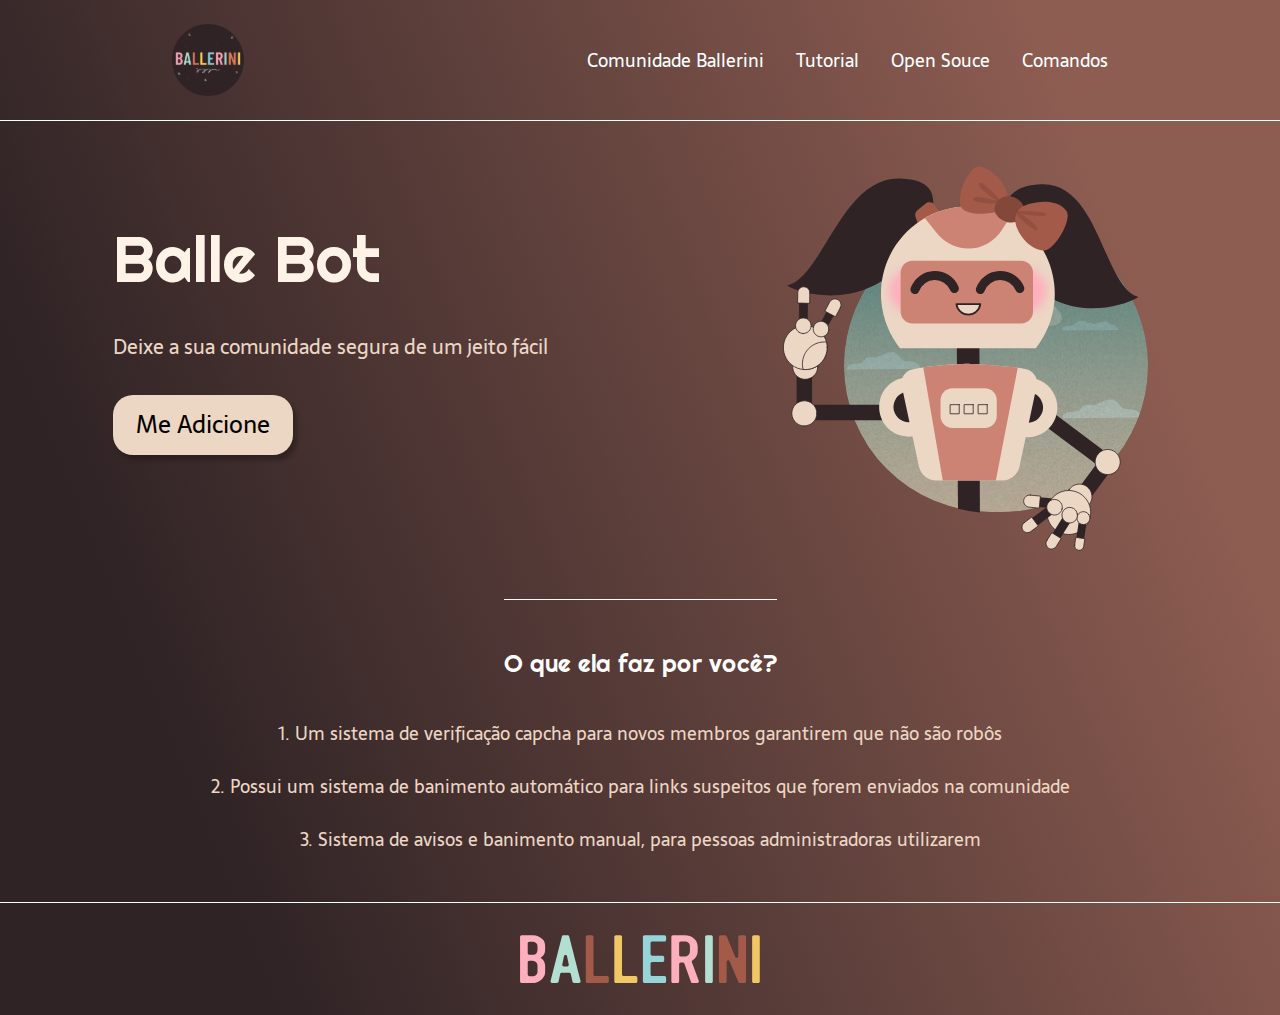
==== Landing-page(balleriniBot)/index.HTML @ 16abccc9 "Criando Landing page balleBot" ====
<!DOCTYPE html>
<html lang="pt-br">

<head>
    <meta charset="UTF-8">
    <meta http-equiv="X-UA-Compatible" content="IE=edge">
    <meta name="viewport" content="width=device-width, initial-scale=1.0">
    <meta name="description"
        content="comunidade que irá moderar e deixar sua comunidade do discord segura e mais fácil">
    <link rel="stylesheet" href="style.css">
    <title>Balle Bot - modere a sua comunidade no Discord</title>
</head>

<body>
    <header class="header">
        <img id="logo-header" src="img/logo.svg" alt="logo">
        <nav id="header-menu">
            <a class="item-menu" href="">Comunidade Ballerini</a>
            <a class="item-menu" href="">Tutorial</a>
            <a class="item-menu" href="">Open Souce</a>
            <a class="item-menu" href="">Comandos</a>
        </nav>
    </header>
    <main class="conteudo">
        <section class="conteudo-principal">
            <div id="conteudo-principal-texto">
                <h1 id="conteudo-principal-titulo">Balle Bot</h1>
                <h2 id="conteudo-principal-subtitulo">Deixe a sua comunidade segura de um jeito fácil</h2>
                <button id="conteudo-principal-botao">Me Adicione</button>
            </div>
            <img id="ballebot" src="img/ballebot.svg" alt="Imagem da BalleBot">
        </section>
        <section class="conteudo-secundario">
            <h3 id="conteudo-secundario-titulo">O que ela faz por você? </h3>
            <p class="p-conteudo-secundario">1. <strong>Um sistema de verificação capcha</strong> para novos membros
                garantirem que não são robôs</p>
            <p class="p-conteudo-secundario">2. Possui um <strong>sistema de banimento automático</strong> para links
                suspeitos que forem enviados na
                comunidade</p>
            <p class="p-conteudo-secundario">3. <strong>Sistema de avisos e banimento manual</strong>, para pessoas
                administradoras utilizarem</p>
        </section>
    </main>
    <footer id="footer">
        <img id="footer-logo" src="img/ballerini.svg" alt="Logo Ballerini">
    </footer>
</body>

</html>
---- Landing-page(balleriniBot)/style.css ----
@import url('https://fonts.googleapis.com/css2?family=Righteous&family=Sarala&display=swap');
/* Exportanto as informações das fontes*/
*/* Seleciona todas as tags do documento html*/{
    margin: 0; /* Distancia da tag para o exterior */
    padding: 0; /* Distância da tag para o conteúdo */
    box-sizing: border-box;
    text-decoration: none;
}

body{
    font-size: 100;
    background: linear-gradient(68.15deg, #2F2325 16.62%, #8E5D52 85.61%);
}

.header{
    display: flex; /* Já sabe que vai utilizar o flexbox */
    flex-direction: row;
    align-items: center; /* como quero que os itens fiquem alinhados */
justify-content: space-around;
padding: 24px 0px; /* coloquei distancia de top da página e 0 para os lados */
}

#logo-header{
    height: 72px;
}

#header-menu{
    display: flex;
    gap: 32px; /* distância entre os itens do menu*/
}

.item-menu{
    color: #fff;
    font-family: 'Sarala', sans-serif; /* chamando fonte especifica*/
font-weight: 400;/*quanto maior o font-weight mais em negrito fica*/
font-size: 18px;}

.conteudo{
    border-top/*borda da parte de cima, linha*/: 0.4px/*grossura*/ solid #Fff; 
margin-bottom:  48px;/*distancia da tag de baixo*/
}

.conteudo-principal{
    display: flex;
    flex-direction: row /*linha*/;
    align-items: center;
    justify-content: space-around;
}

#conteudo-principal-texto{
    display: flex;
    flex-direction: column; /*deixar em coluna*/
    gap: 32px;/*espaço entre os elementos*/
}
#conteudo-principal-titulo{
    font-family: 'Righteous', cursive; 
font-weight: 400;
font-size: 64px;
color: #fff2e7;}
#conteudo-principal-subtitulo{
    font-family: 'Sarala', sans-serif;
    font-weight: 400;
    font-size: 20px; 
    color: #ecd6c4
}

#conteudo-principal-botao{
    background-color:#ecd6c4;
    width: 180px;
    height: 60px;
    border: none; /*tirar o sombreamento padrão*/
    box-shadow: 4px 5px 4px rgba(0, 0, 0, 0.25);
    border-radius: 20px;
    font-family: 'Sarala', sans-serif;
    font-weight: 400;
    font-size: 24px;
}
#conteudo-principal-botao:hover /*já sabe que vai colocar esses estilos quando passar o mouse*/{
 background-color: rgba(236, 214, 196, 0.56);   
}
#ballebot{
height: 430px;
}

.conteudo-secundario{
    display: flex;
    flex-direction: column; /*um embaixo do outro*/
    align-items: center;
    gap: 24px;
   margin-top: 48px;
}

#conteudo-secundario-titulo{
    /*A borda que separa os conteúdos primário e secundário é menor porque o border-top foi colocado no <h3 class="conteudo-secundario-titulo">, com isso a borda acompanhará o tamanho do título apenas.*/
    border-top:/*borda da parte de cima, linha*/ 0.4px/*grossura*/ solid #Fff; 
    padding-top: 48px; /*distância entre o contéudo dele  e o topo dele*/ 
    font-family: 'Righteous', cursive; 
    font-weight: 400;
    font-size:24px;
    color: #fff;
    margin-bottom: 16px;/*quero que o título fique mais distante dos paragrafos*/}

    .p-conteudo-secundario{
        font-family: 'Sarala', sans-serif;
        font-weight: 300;
        font-size: 18px;
        color: #ecd6c4;
    }

    #footer{
        padding: 32px; /*distancia em todos os lados*/
        border-top/*borda da parte de cima, linha*/: 0.4px/*grossura*/ solid #Fff;
    }

    #footer-logo{
        height: 48px;
        /*truque para centralizar apenas 1 elemento*/
        display: block;/*boclo vai utilizar toda a parte do elemento*/
        margin: 0 auto;/* automaticamente coloca pros lados*/
    }
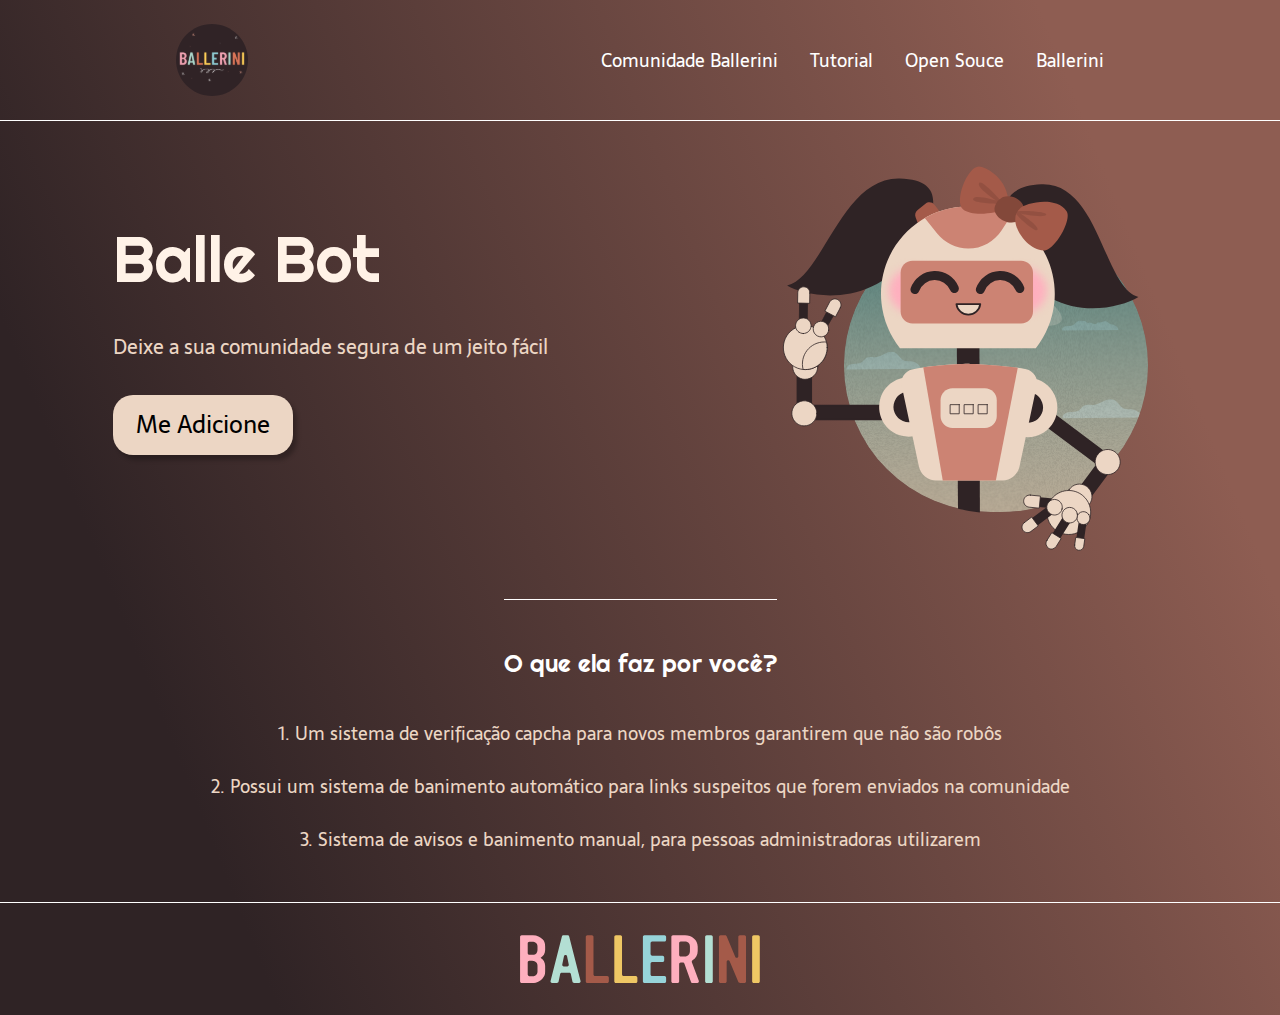
==== commit 655a683c: "Acesso Online" ====
--- a/Landing-page(balleriniBot)/index.HTML
+++ b/Landing-page(balleriniBot)/index.HTML
@@ -15,10 +15,11 @@
     <header class="header">
         <img id="logo-header" src="img/logo.svg" alt="logo">
         <nav id="header-menu">
-            <a class="item-menu" href="">Comunidade Ballerini</a>
-            <a class="item-menu" href="">Tutorial</a>
-            <a class="item-menu" href="">Open Souce</a>
-            <a class="item-menu" href="">Comandos</a>
+            <a class="item-menu" href="https://discord.gg/wagxzStdcR" target="_blank">Comunidade Ballerini</a>
+            <a class="item-menu" href="https://www.youtube.com/watch?v=llF6vD-RljE" target="_blank">Tutorial</a>
+            <a class="item-menu" href="https://github.com/ibtriz/Landing-Pages/tree/main/Landing-page(balleriniBot)"
+                target="_blank">Open Souce</a>
+            <a class="item-menu" href="#footer">Ballerini</a>
         </nav>
     </header>
     <main class="conteudo">
@@ -26,7 +27,8 @@
             <div id="conteudo-principal-texto">
                 <h1 id="conteudo-principal-titulo">Balle Bot</h1>
                 <h2 id="conteudo-principal-subtitulo">Deixe a sua comunidade segura de um jeito fácil</h2>
-                <button id="conteudo-principal-botao">Me Adicione</button>
+                <button id="conteudo-principal-botao" onclick="window.location.href='https://discord.gg/wagxzStdcR'"
+                    target="_blank">Me Adicione</button>
             </div>
             <img id="ballebot" src="img/ballebot.svg" alt="Imagem da BalleBot">
         </section>
--- a/Landing-page(balleriniBot)/style.css
+++ b/Landing-page(balleriniBot)/style.css
@@ -1,120 +1,165 @@
 @import url('https://fonts.googleapis.com/css2?family=Righteous&family=Sarala&display=swap');
 /* Exportanto as informações das fontes*/
-*/* Seleciona todas as tags do documento html*/{
-    margin: 0; /* Distancia da tag para o exterior */
-    padding: 0; /* Distância da tag para o conteúdo */
+*
+
+/* Seleciona todas as tags do documento html*/
+    {
+    margin: 0;
+    /* Distancia da tag para o exterior */
+    padding: 0;
+    /* Distância da tag para o conteúdo */
     box-sizing: border-box;
     text-decoration: none;
 }
 
-body{
+body {
     font-size: 100;
     background: linear-gradient(68.15deg, #2F2325 16.62%, #8E5D52 85.61%);
 }
 
-.header{
-    display: flex; /* Já sabe que vai utilizar o flexbox */
+.header {
+    display: flex;
+    /* Já sabe que vai utilizar o flexbox */
     flex-direction: row;
-    align-items: center; /* como quero que os itens fiquem alinhados */
-justify-content: space-around;
-padding: 24px 0px; /* coloquei distancia de top da página e 0 para os lados */
+    align-items: center;
+    /* como quero que os itens fiquem alinhados */
+    justify-content: space-around;
+    padding: 24px 0px;
+    /* coloquei distancia de top da página e 0 para os lados */
 }
 
-#logo-header{
+#logo-header {
     height: 72px;
 }
 
-#header-menu{
+#header-menu {
     display: flex;
-    gap: 32px; /* distância entre os itens do menu*/
+    gap: 32px;
+    /* distância entre os itens do menu*/
 }
 
-.item-menu{
+.item-menu {
     color: #fff;
-    font-family: 'Sarala', sans-serif; /* chamando fonte especifica*/
-font-weight: 400;/*quanto maior o font-weight mais em negrito fica*/
-font-size: 18px;}
-
-.conteudo{
-    border-top/*borda da parte de cima, linha*/: 0.4px/*grossura*/ solid #Fff; 
-margin-bottom:  48px;/*distancia da tag de baixo*/
+    font-family: 'Sarala', sans-serif;
+    /* chamando fonte especifica*/
+    font-weight: 400;
+    /*quanto maior o font-weight mais em negrito fica*/
+    font-size: 18px;
 }
 
-.conteudo-principal{
+.conteudo {
+    border-top:
+        /*borda da parte de cima, linha*/
+        0.4px
+        /*grossura*/
+        solid #Fff;
+    margin-bottom: 48px;
+    /*distancia da tag de baixo*/
+}
+
+.conteudo-principal {
     display: flex;
-    flex-direction: row /*linha*/;
+    flex-direction: row
+        /*linha*/
+    ;
     align-items: center;
     justify-content: space-around;
 }
 
-#conteudo-principal-texto{
+#conteudo-principal-texto {
     display: flex;
-    flex-direction: column; /*deixar em coluna*/
-    gap: 32px;/*espaço entre os elementos*/
+    flex-direction: column;
+    /*deixar em coluna*/
+    gap: 32px;
+    /*espaço entre os elementos*/
 }
-#conteudo-principal-titulo{
-    font-family: 'Righteous', cursive; 
-font-weight: 400;
-font-size: 64px;
-color: #fff2e7;}
-#conteudo-principal-subtitulo{
+
+#conteudo-principal-titulo {
+    font-family: 'Righteous', cursive;
+    font-weight: 400;
+    font-size: 64px;
+    color: #fff2e7;
+}
+
+#conteudo-principal-subtitulo {
     font-family: 'Sarala', sans-serif;
     font-weight: 400;
-    font-size: 20px; 
+    font-size: 20px;
     color: #ecd6c4
 }
 
-#conteudo-principal-botao{
-    background-color:#ecd6c4;
+#conteudo-principal-botao {
+    background-color: #ecd6c4;
     width: 180px;
     height: 60px;
-    border: none; /*tirar o sombreamento padrão*/
+    border: none;
+    /*tirar o sombreamento padrão*/
     box-shadow: 4px 5px 4px rgba(0, 0, 0, 0.25);
     border-radius: 20px;
     font-family: 'Sarala', sans-serif;
     font-weight: 400;
     font-size: 24px;
 }
-#conteudo-principal-botao:hover /*já sabe que vai colocar esses estilos quando passar o mouse*/{
- background-color: rgba(236, 214, 196, 0.56);   
-}
-#ballebot{
-height: 430px;
+
+#conteudo-principal-botao:hover
+
+/*já sabe que vai colocar esses estilos quando passar o mouse*/
+    {
+    background-color: rgba(236, 214, 196, 0.56);
 }
 
-.conteudo-secundario{
+#ballebot {
+    height: 430px;
+}
+
+.conteudo-secundario {
     display: flex;
-    flex-direction: column; /*um embaixo do outro*/
+    flex-direction: column;
+    /*um embaixo do outro*/
     align-items: center;
     gap: 24px;
-   margin-top: 48px;
+    margin-top: 48px;
 }
 
-#conteudo-secundario-titulo{
+#conteudo-secundario-titulo {
     /*A borda que separa os conteúdos primário e secundário é menor porque o border-top foi colocado no <h3 class="conteudo-secundario-titulo">, com isso a borda acompanhará o tamanho do título apenas.*/
-    border-top:/*borda da parte de cima, linha*/ 0.4px/*grossura*/ solid #Fff; 
-    padding-top: 48px; /*distância entre o contéudo dele  e o topo dele*/ 
-    font-family: 'Righteous', cursive; 
+    border-top:
+        /*borda da parte de cima, linha*/
+        0.4px
+        /*grossura*/
+        solid #Fff;
+    padding-top: 48px;
+    /*distância entre o contéudo dele  e o topo dele*/
+    font-family: 'Righteous', cursive;
     font-weight: 400;
-    font-size:24px;
+    font-size: 24px;
     color: #fff;
-    margin-bottom: 16px;/*quero que o título fique mais distante dos paragrafos*/}
+    margin-bottom: 16px;
+    /*quero que o título fique mais distante dos paragrafos*/
+}
 
-    .p-conteudo-secundario{
-        font-family: 'Sarala', sans-serif;
-        font-weight: 300;
-        font-size: 18px;
-        color: #ecd6c4;
-    }
+.p-conteudo-secundario {
+    font-family: 'Sarala', sans-serif;
+    font-weight: 300;
+    font-size: 18px;
+    color: #ecd6c4;
+}
 
-    #footer{
-        padding: 32px; /*distancia em todos os lados*/
-        border-top/*borda da parte de cima, linha*/: 0.4px/*grossura*/ solid #Fff;
-    }
+#footer {
+    padding: 32px;
+    /*distancia em todos os lados*/
+    border-top
+    /*borda da parte de cima, linha*/
+    : 0.4px
+        /*grossura*/
+        solid #Fff;
+}
 
-    #footer-logo{
-        height: 48px;
-        /*truque para centralizar apenas 1 elemento*/
-        display: block;/*boclo vai utilizar toda a parte do elemento*/
-        margin: 0 auto;/* automaticamente coloca pros lados*/
-    }+#footer-logo {
+    height: 48px;
+    /*truque para centralizar apenas 1 elemento*/
+    display: block;
+    /*boclo vai utilizar toda a parte do elemento*/
+    margin: 0 auto;
+    /* automaticamente coloca pros lados*/
+}